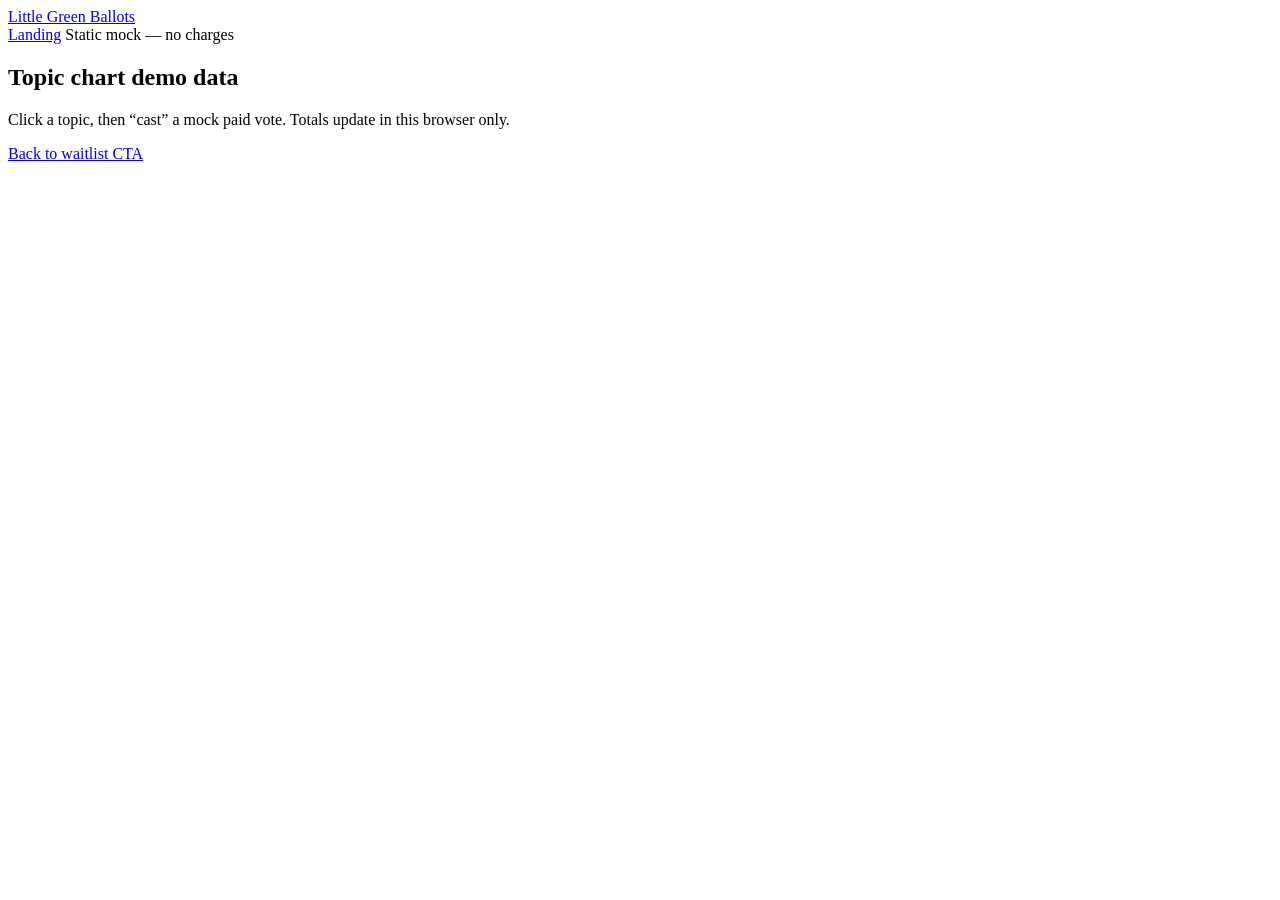
==== mock/index.html @ 054e66ed "Preview of MelonBark/little-green-ballots@9104fe7 (mock/index.html)" ====
<!DOCTYPE html>
<html lang="en">
<head>
  <meta charset="utf-8" />
  <meta name="viewport" content="width=device-width, initial-scale=1" />
  <title>Mock — Topic chart &amp; paid vote · Little Green Ballots</title>
  <link rel="stylesheet" href="../styles.css" />
</head>
<body>
  <header class="site-header">
    <a class="logo" href="../">Little Green Ballots</a>
    <nav>
      <a href="../">Landing</a>
      <span class="pill">Static mock — no charges</span>
    </nav>
  </header>

  <main class="mock">
    <section>
      <h1>Topic chart <span class="pill">demo data</span></h1>
      <p class="lede">Click a topic, then “cast” a mock paid vote. Totals update in this browser only.</p>
      <div id="chart" class="chart" aria-live="polite"></div>
    </section>

    <section class="vote-panel" id="vote-panel" hidden>
      <h2>Cast a paid vote <span class="pill">UI only</span></h2>
      <p>Topic: <strong id="selected-topic"></strong></p>
      <label>
        Mock stake (USD)
        <select id="stake">
          <option value="1">$1</option>
          <option value="3" selected>$3</option>
          <option value="5">$5</option>
        </select>
      </label>
      <button type="button" class="btn primary" id="cast">Cast mock vote</button>
      <p class="fine" id="receipt"></p>
    </section>
  </main>

  <footer class="site-footer">
    <a href="../#waitlist">Back to waitlist CTA</a>
  </footer>
  <script src="mock.js"></script>
</body>
</html>
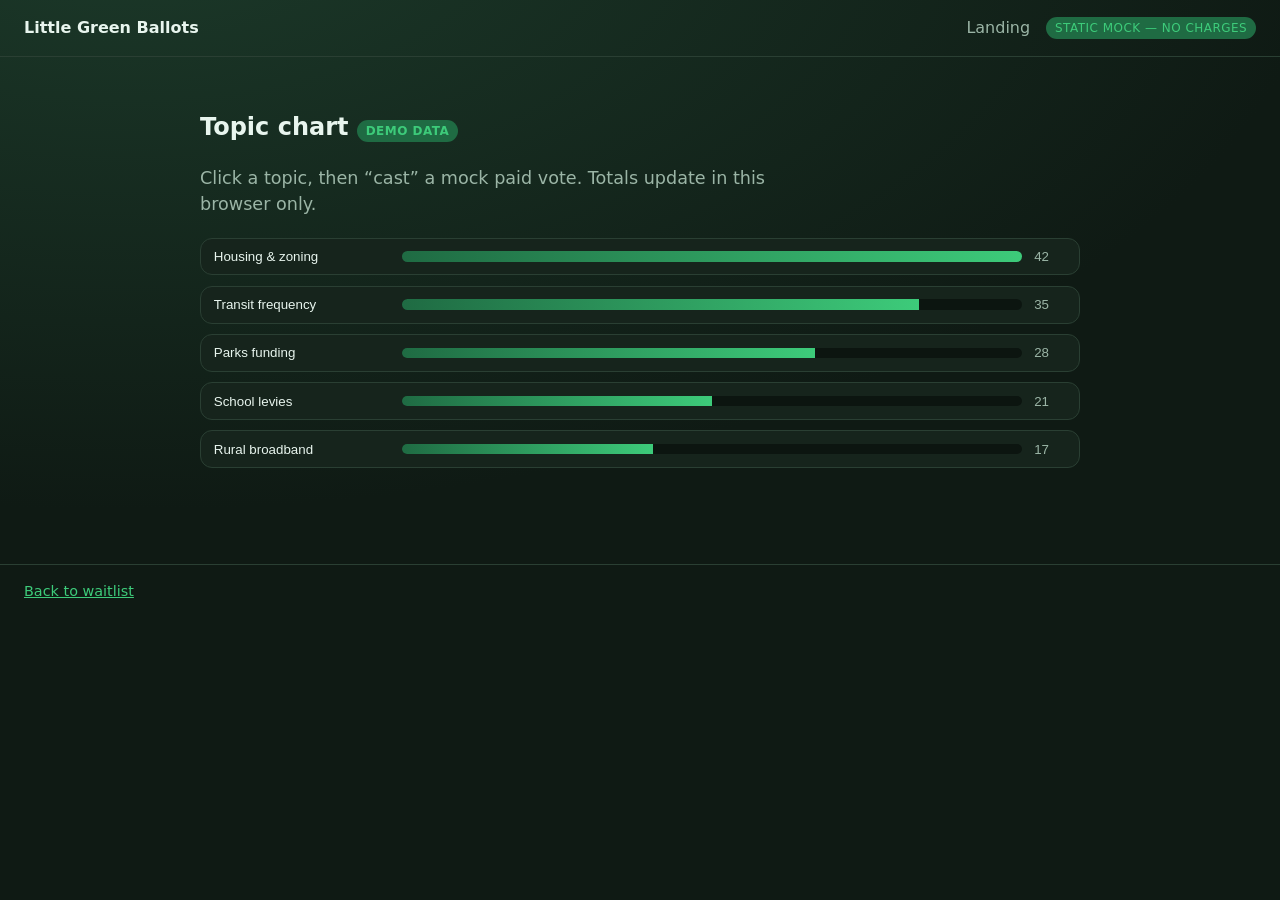
==== commit 8d403b49: "Sync preview from little-green-ballots@3b67519. Copy the sprint landing and mock without CNAME. Keep" ====
--- a/mock/index.html
+++ b/mock/index.html
@@ -8,9 +8,9 @@
 </head>
 <body>
   <header class="site-header">
-    <a class="logo" href="../">Little Green Ballots</a>
+    <a class="logo" href="../index.html">Little Green Ballots</a>
     <nav>
-      <a href="../">Landing</a>
+      <a href="../index.html">Landing</a>
       <span class="pill">Static mock — no charges</span>
     </nav>
   </header>
@@ -39,8 +39,8 @@
   </main>
 
   <footer class="site-footer">
-    <a href="../#waitlist">Back to waitlist CTA</a>
+    <a href="../index.html#waitlist">Back to waitlist</a>
   </footer>
-  <script src="mock.js"></script>
+  <script src="./mock.js"></script>
 </body>
 </html>
--- a/styles.css
+++ b/styles.css
@@ -0,0 +1,102 @@
+:root {
+  --bg: #0f1a14;
+  --panel: #16241c;
+  --ink: #e8f5ee;
+  --muted: #9bb5a6;
+  --green: #3dcb7a;
+  --green-dim: #1f6b43;
+  --line: #2a3f33;
+  --warn: #f0d48a;
+  font-family: "Segoe UI", system-ui, sans-serif;
+}
+* { box-sizing: border-box; }
+body {
+  margin: 0;
+  background: radial-gradient(1200px 600px at 10% -10%, #1c3a2a, var(--bg));
+  color: var(--ink);
+  line-height: 1.5;
+  min-height: 100vh;
+}
+a { color: var(--green); }
+.site-header, .site-footer {
+  display: flex;
+  justify-content: space-between;
+  align-items: center;
+  gap: 1rem;
+  padding: 1rem 1.5rem;
+  border-bottom: 1px solid var(--line);
+}
+.site-footer { border-bottom: 0; border-top: 1px solid var(--line); margin-top: 3rem; color: var(--muted); font-size: 0.9rem; }
+.logo { font-weight: 700; color: var(--ink); text-decoration: none; }
+nav { display: flex; gap: 1rem; flex-wrap: wrap; align-items: center; }
+nav a { text-decoration: none; color: var(--muted); }
+main { max-width: 920px; margin: 0 auto; padding: 2rem 1.25rem 3rem; }
+.hero h1 { font-size: clamp(2rem, 5vw, 3rem); line-height: 1.15; margin: 0.4rem 0 1rem; }
+.lede { color: var(--muted); font-size: 1.1rem; max-width: 40rem; }
+.eyebrow, .pill {
+  display: inline-block;
+  background: var(--green-dim);
+  color: var(--green);
+  padding: 0.15rem 0.55rem;
+  border-radius: 999px;
+  font-size: 0.75rem;
+  letter-spacing: 0.04em;
+  text-transform: uppercase;
+}
+.cta-row { display: flex; flex-wrap: wrap; gap: 0.75rem; margin: 1.5rem 0 0.5rem; }
+.btn {
+  display: inline-block;
+  border-radius: 0.6rem;
+  padding: 0.7rem 1.1rem;
+  text-decoration: none;
+  border: 1px solid var(--line);
+  color: var(--ink);
+  background: transparent;
+  cursor: pointer;
+  font: inherit;
+}
+.btn.primary { background: var(--green); color: #062214; border-color: var(--green); font-weight: 650; }
+.btn.ghost { background: var(--panel); }
+.fine { color: var(--muted); font-size: 0.85rem; }
+.card-grid { display: grid; gap: 1rem; grid-template-columns: repeat(auto-fit, minmax(220px, 1fr)); margin: 2.5rem 0; }
+.card, .band, .waitlist, .vote-panel {
+  background: var(--panel);
+  border: 1px solid var(--line);
+  border-radius: 1rem;
+  padding: 1.25rem;
+}
+.band ul { margin: 0; padding-left: 1.2rem; color: var(--muted); }
+.waitlist { margin-top: 2rem; }
+.waitlist-note { color: var(--warn); }
+.vote-panel select {
+  width: 100%;
+  margin-top: 0.35rem;
+  padding: 0.65rem 0.75rem;
+  border-radius: 0.5rem;
+  border: 1px solid var(--line);
+  background: var(--bg);
+  color: var(--ink);
+}
+.chart { display: grid; gap: 0.65rem; margin-top: 1.25rem; }
+.bar-row {
+  display: grid;
+  grid-template-columns: minmax(7rem, 11rem) 1fr auto;
+  gap: 0.75rem;
+  align-items: center;
+  width: 100%;
+  text-align: left;
+  background: var(--panel);
+  border: 1px solid var(--line);
+  border-radius: 0.75rem;
+  padding: 0.65rem 0.8rem;
+  color: var(--ink);
+  cursor: pointer;
+}
+.bar-row.active { border-color: var(--green); }
+.bar-track { height: 0.65rem; background: #0c1510; border-radius: 999px; overflow: hidden; }
+.bar-fill { display: block; height: 100%; background: linear-gradient(90deg, var(--green-dim), var(--green)); }
+.bar-value { font-variant-numeric: tabular-nums; color: var(--muted); min-width: 2rem; }
+.mock .vote-panel { margin-top: 1.5rem; }
+@media (max-width: 600px) {
+  .bar-row { grid-template-columns: 1fr; }
+}
